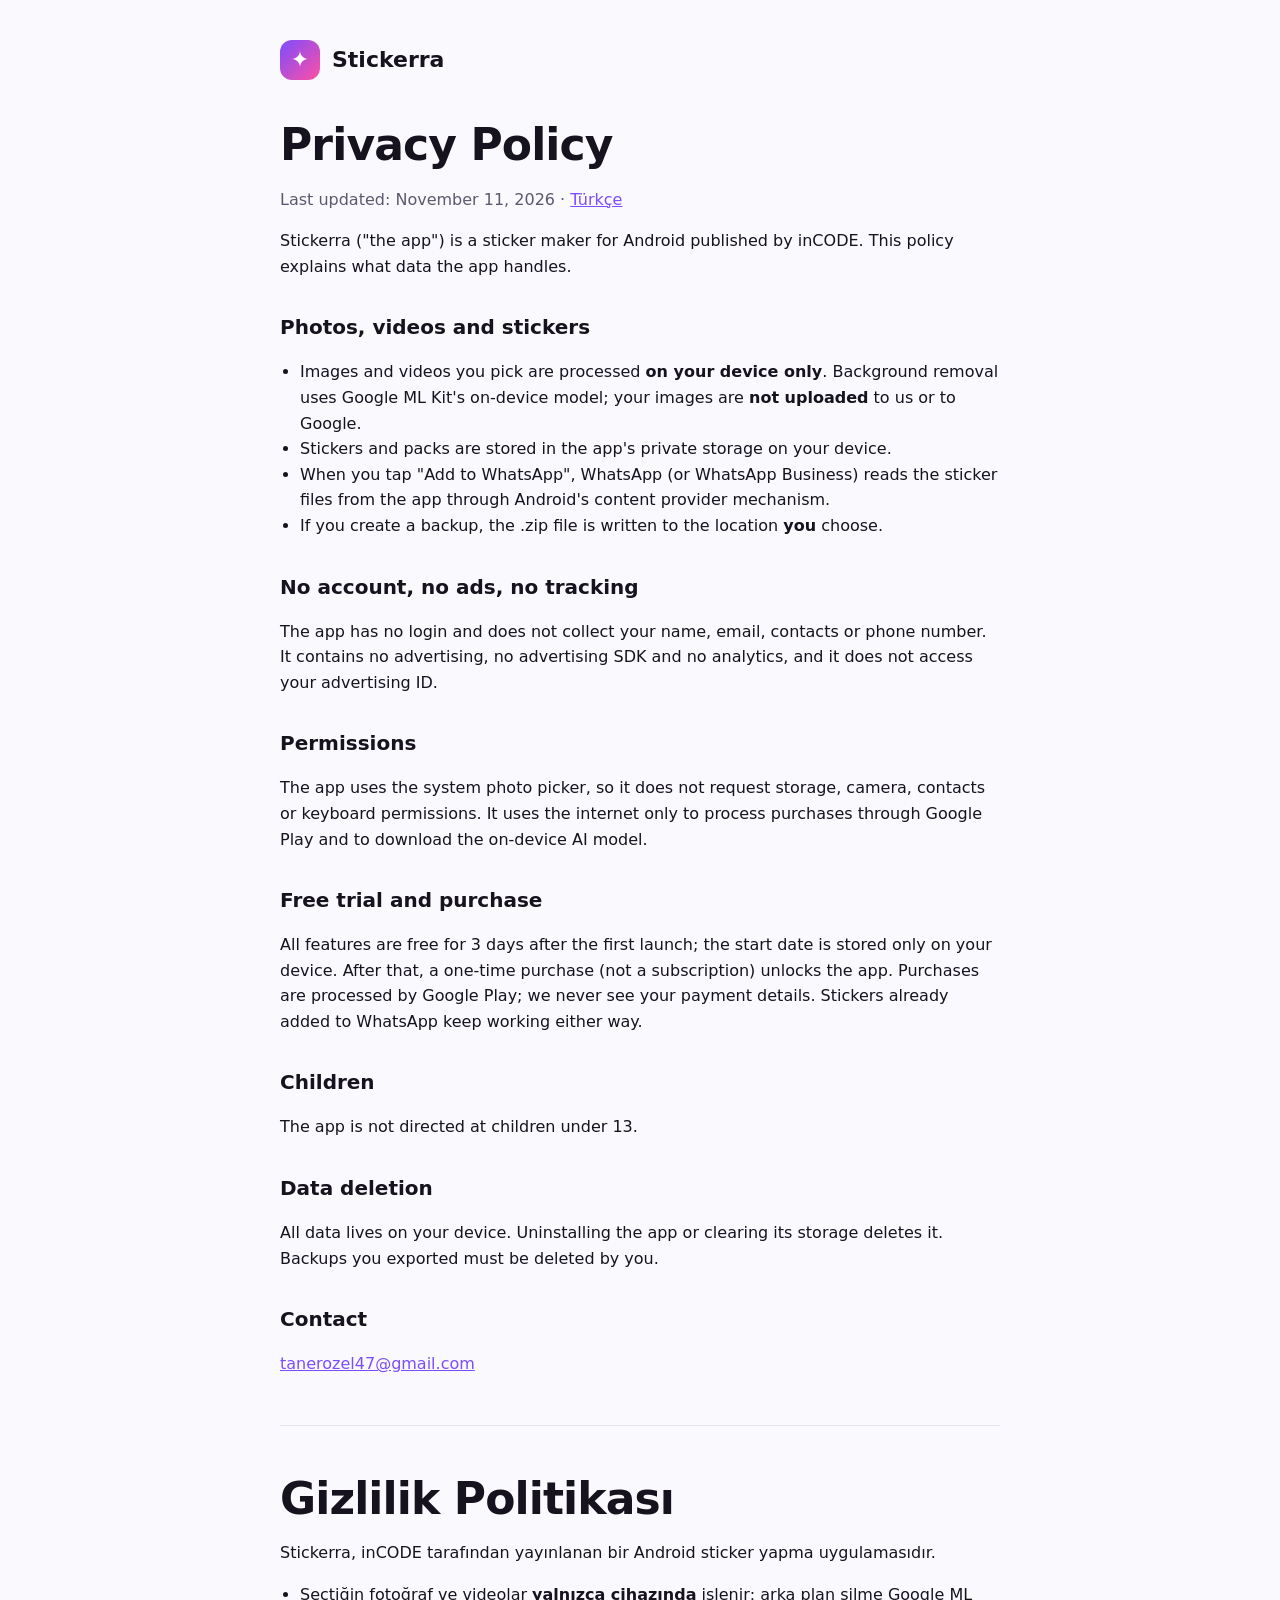
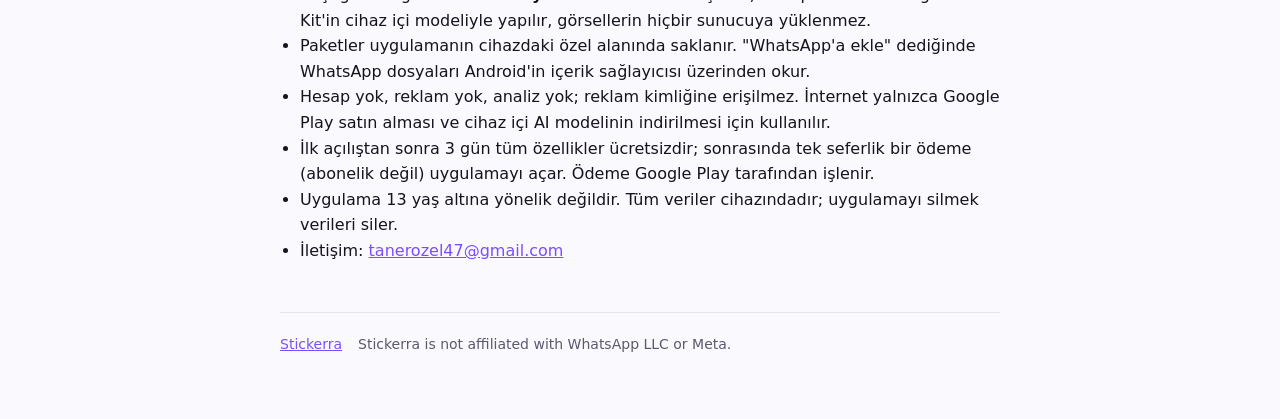
==== privacy/index.html @ 9324e24a "Stickerra website and privacy policy Co-Authored-By: Claude Opus 5.5 <noreply@anthropic.com>" ====
<!doctype html>
<html lang="en">
<head>
<meta charset="utf-8"><meta name="viewport" content="width=device-width,initial-scale=1">
<title>Stickerra – Privacy Policy</title>
<link rel="stylesheet" href="../style.css">
</head>
<body><div class="wrap">
<a class="brand" href="../"><span class="logo">✦</span>Stickerra</a>
<h1>Privacy Policy</h1>
<p class="muted">Last updated: November 11, 2026 · <a href="#tr">Türkçe</a></p>

<p>Stickerra ("the app") is a sticker maker for Android published by inCODE. This policy explains what data the app handles.</p>

<h2>Photos, videos and stickers</h2>
<ul>
<li>Images and videos you pick are processed <b>on your device only</b>. Background removal uses Google ML Kit's on-device model; your images are <b>not uploaded</b> to us or to Google.</li>
<li>Stickers and packs are stored in the app's private storage on your device.</li>
<li>When you tap "Add to WhatsApp", WhatsApp (or WhatsApp Business) reads the sticker files from the app through Android's content provider mechanism.</li>
<li>If you create a backup, the .zip file is written to the location <b>you</b> choose.</li>
</ul>

<h2>No account, no ads, no tracking</h2>
<p>The app has no login and does not collect your name, email, contacts or phone number. It contains no advertising, no advertising SDK and no analytics, and it does not access your advertising ID.</p>

<h2>Permissions</h2>
<p>The app uses the system photo picker, so it does not request storage, camera, contacts or keyboard permissions. It uses the internet only to process purchases through Google Play and to download the on-device AI model.</p>

<h2>Free trial and purchase</h2>
<p>All features are free for 3 days after the first launch; the start date is stored only on your device. After that, a one-time purchase (not a subscription) unlocks the app. Purchases are processed by Google Play; we never see your payment details. Stickers already added to WhatsApp keep working either way.</p>

<h2>Children</h2>
<p>The app is not directed at children under 13.</p>

<h2>Data deletion</h2>
<p>All data lives on your device. Uninstalling the app or clearing its storage deletes it. Backups you exported must be deleted by you.</p>

<h2>Contact</h2>
<p><a href="mailto:tanerozel47@gmail.com">tanerozel47@gmail.com</a></p>

<hr style="border:0;border-top:1px solid var(--line);margin:48px 0" id="tr">
<h1>Gizlilik Politikası</h1>
<p>Stickerra, inCODE tarafından yayınlanan bir Android sticker yapma uygulamasıdır.</p>
<ul>
<li>Seçtiğin fotoğraf ve videolar <b>yalnızca cihazında</b> işlenir; arka plan silme Google ML Kit'in cihaz içi modeliyle yapılır, görsellerin hiçbir sunucuya yüklenmez.</li>
<li>Paketler uygulamanın cihazdaki özel alanında saklanır. "WhatsApp'a ekle" dediğinde WhatsApp dosyaları Android'in içerik sağlayıcısı üzerinden okur.</li>
<li>Hesap yok, reklam yok, analiz yok; reklam kimliğine erişilmez. İnternet yalnızca Google Play satın alması ve cihaz içi AI modelinin indirilmesi için kullanılır.</li>
<li>İlk açılıştan sonra 3 gün tüm özellikler ücretsizdir; sonrasında tek seferlik bir ödeme (abonelik değil) uygulamayı açar. Ödeme Google Play tarafından işlenir.</li>
<li>Uygulama 13 yaş altına yönelik değildir. Tüm veriler cihazındadır; uygulamayı silmek verileri siler.</li>
<li>İletişim: <a href="mailto:tanerozel47@gmail.com">tanerozel47@gmail.com</a></li>
</ul>
<footer><a href="../">Stickerra</a><span>Stickerra is not affiliated with WhatsApp LLC or Meta.</span></footer>
</div></body></html>
---- style.css ----
:root{--bg:#0f0d17;--card:#1a1726;--text:#f3f1fa;--muted:#a9a3bf;--brand:#7c4dff;--pink:#ff4fa3;--line:#2a2638}
@media (prefers-color-scheme: light){:root{--bg:#faf9fd;--card:#fff;--text:#16131f;--muted:#5d5870;--line:#e7e4ef}}
*{box-sizing:border-box}
body{margin:0;background:var(--bg);color:var(--text);font:16px/1.6 "Inter",system-ui,-apple-system,"Segoe UI",Roboto,sans-serif}
a{color:var(--brand)}
.wrap{max-width:760px;margin:0 auto;padding:40px 20px 64px}
.brand{display:flex;align-items:center;gap:12px;font-weight:800;font-size:22px;text-decoration:none;color:var(--text)}
.logo{width:40px;height:40px;border-radius:12px;background:linear-gradient(135deg,var(--brand),var(--pink));display:grid;place-items:center;color:#fff;font-size:22px}
h1{font-size:clamp(30px,6vw,44px);line-height:1.15;margin:40px 0 12px;letter-spacing:-.02em}
h2{font-size:20px;margin:32px 0 8px}
.lead{color:var(--muted);font-size:18px;margin:0 0 28px}
.grid{display:grid;grid-template-columns:repeat(auto-fit,minmax(210px,1fr));gap:12px;margin:28px 0}
.card{background:var(--card);border:1px solid var(--line);border-radius:18px;padding:18px}
.card b{display:block;margin-bottom:4px}
.card span{color:var(--muted);font-size:14px}
.btn{display:inline-block;background:linear-gradient(135deg,var(--brand),var(--pink));color:#fff;text-decoration:none;font-weight:700;padding:14px 22px;border-radius:14px}
footer{margin-top:48px;padding-top:20px;border-top:1px solid var(--line);color:var(--muted);font-size:14px;display:flex;gap:16px;flex-wrap:wrap}
.muted{color:var(--muted)}
ul{padding-left:20px}
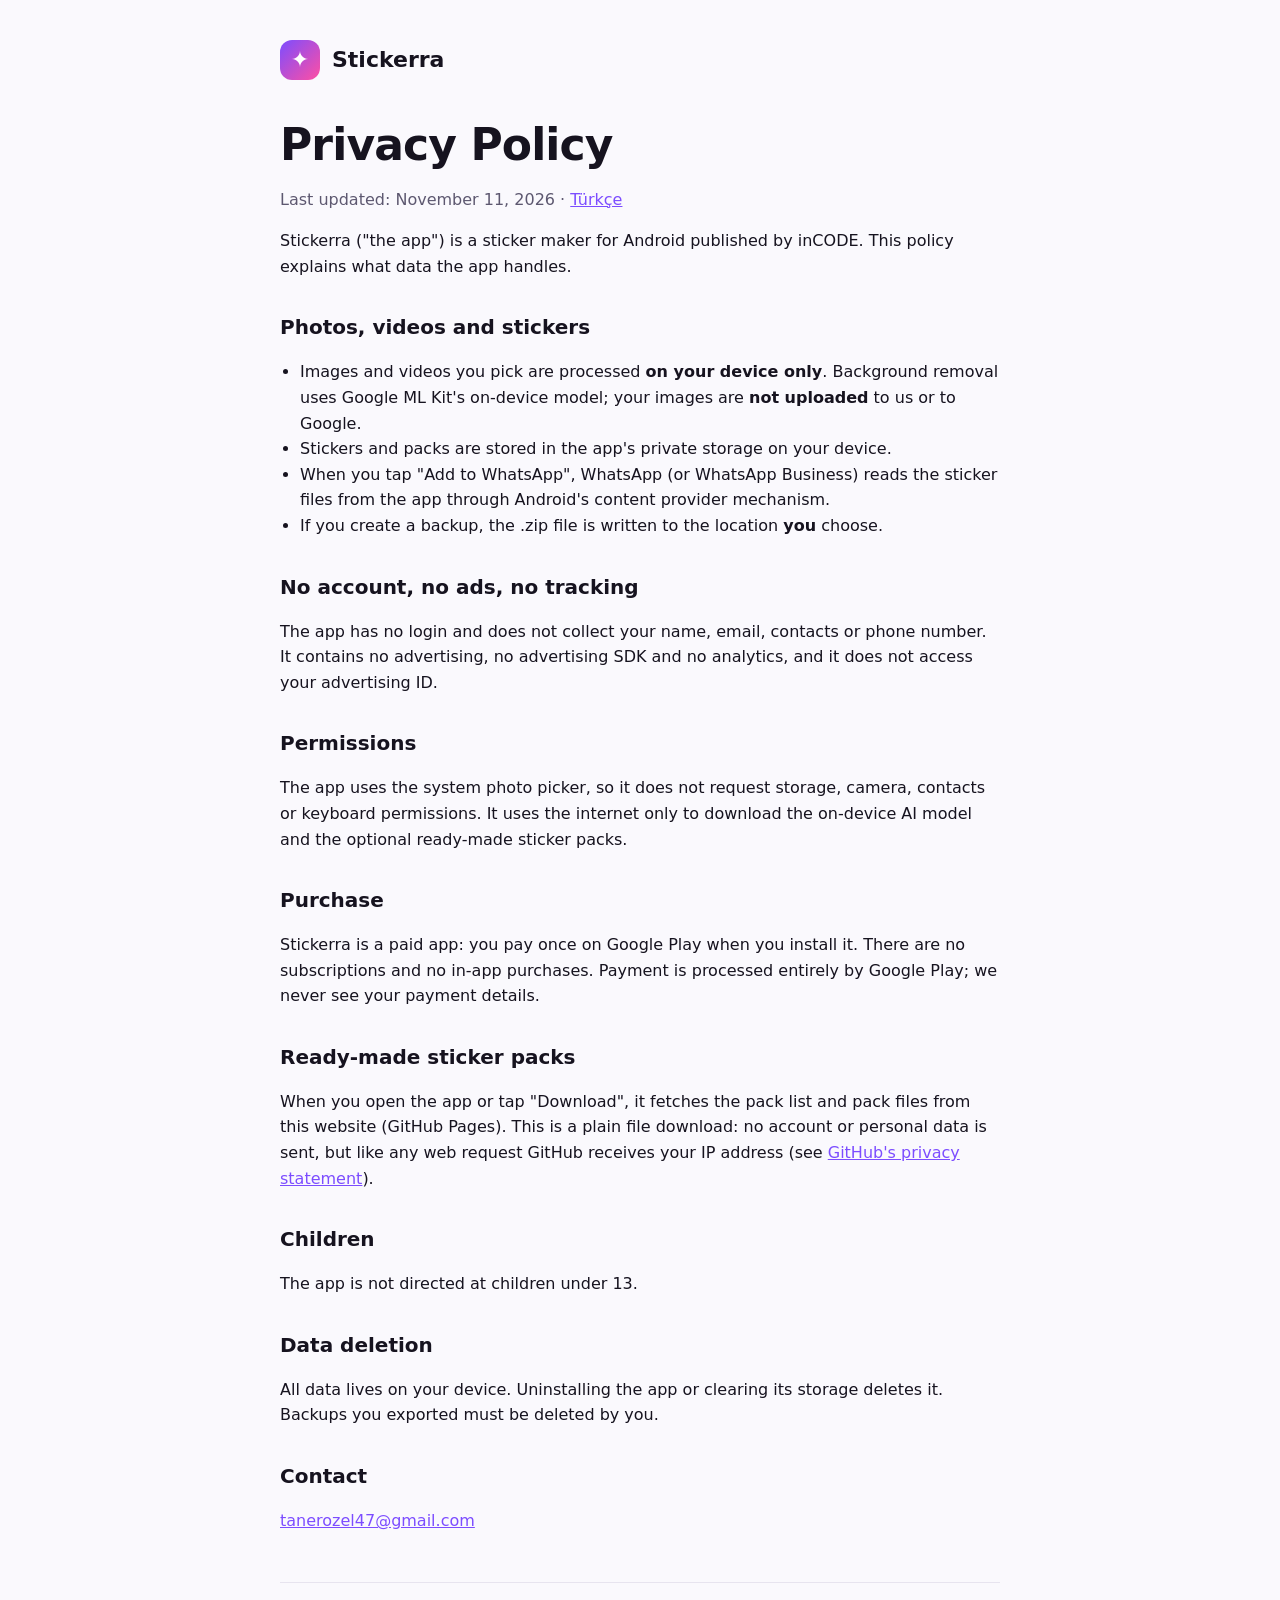
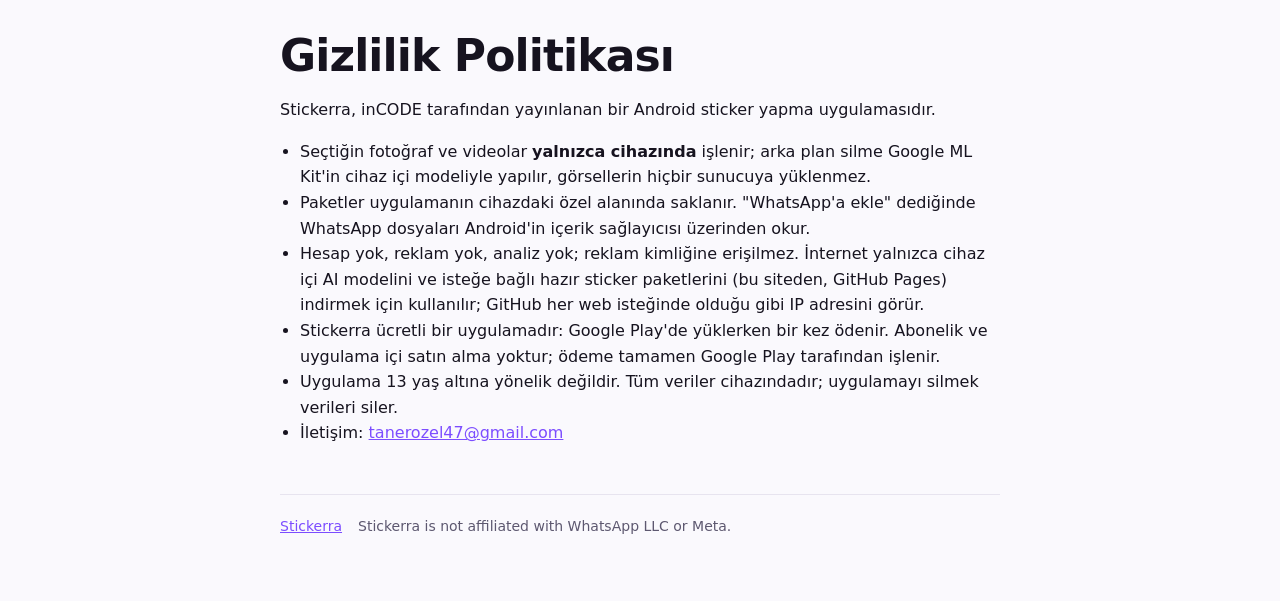
==== commit cc58829e: "Add downloadable sticker pack catalog; paid-app texts Co-Authored-By: Claude Opus 5.5 <noreply@anthr" ====
--- a/privacy/index.html
+++ b/privacy/index.html
@@ -24,10 +24,13 @@
 <p>The app has no login and does not collect your name, email, contacts or phone number. It contains no advertising, no advertising SDK and no analytics, and it does not access your advertising ID.</p>
 
 <h2>Permissions</h2>
-<p>The app uses the system photo picker, so it does not request storage, camera, contacts or keyboard permissions. It uses the internet only to process purchases through Google Play and to download the on-device AI model.</p>
+<p>The app uses the system photo picker, so it does not request storage, camera, contacts or keyboard permissions. It uses the internet only to download the on-device AI model and the optional ready-made sticker packs.</p>
 
-<h2>Free trial and purchase</h2>
-<p>All features are free for 3 days after the first launch; the start date is stored only on your device. After that, a one-time purchase (not a subscription) unlocks the app. Purchases are processed by Google Play; we never see your payment details. Stickers already added to WhatsApp keep working either way.</p>
+<h2>Purchase</h2>
+<p>Stickerra is a paid app: you pay once on Google Play when you install it. There are no subscriptions and no in-app purchases. Payment is processed entirely by Google Play; we never see your payment details.</p>
+
+<h2>Ready-made sticker packs</h2>
+<p>When you open the app or tap "Download", it fetches the pack list and pack files from this website (GitHub Pages). This is a plain file download: no account or personal data is sent, but like any web request GitHub receives your IP address (see <a href="https://docs.github.com/site-policy/privacy-policies/github-general-privacy-statement">GitHub's privacy statement</a>).</p>
 
 <h2>Children</h2>
 <p>The app is not directed at children under 13.</p>
@@ -44,8 +47,8 @@
 <ul>
 <li>Seçtiğin fotoğraf ve videolar <b>yalnızca cihazında</b> işlenir; arka plan silme Google ML Kit'in cihaz içi modeliyle yapılır, görsellerin hiçbir sunucuya yüklenmez.</li>
 <li>Paketler uygulamanın cihazdaki özel alanında saklanır. "WhatsApp'a ekle" dediğinde WhatsApp dosyaları Android'in içerik sağlayıcısı üzerinden okur.</li>
-<li>Hesap yok, reklam yok, analiz yok; reklam kimliğine erişilmez. İnternet yalnızca Google Play satın alması ve cihaz içi AI modelinin indirilmesi için kullanılır.</li>
-<li>İlk açılıştan sonra 3 gün tüm özellikler ücretsizdir; sonrasında tek seferlik bir ödeme (abonelik değil) uygulamayı açar. Ödeme Google Play tarafından işlenir.</li>
+<li>Hesap yok, reklam yok, analiz yok; reklam kimliğine erişilmez. İnternet yalnızca cihaz içi AI modelini ve isteğe bağlı hazır sticker paketlerini (bu siteden, GitHub Pages) indirmek için kullanılır; GitHub her web isteğinde olduğu gibi IP adresini görür.</li>
+<li>Stickerra ücretli bir uygulamadır: Google Play'de yüklerken bir kez ödenir. Abonelik ve uygulama içi satın alma yoktur; ödeme tamamen Google Play tarafından işlenir.</li>
 <li>Uygulama 13 yaş altına yönelik değildir. Tüm veriler cihazındadır; uygulamayı silmek verileri siler.</li>
 <li>İletişim: <a href="mailto:tanerozel47@gmail.com">tanerozel47@gmail.com</a></li>
 </ul>
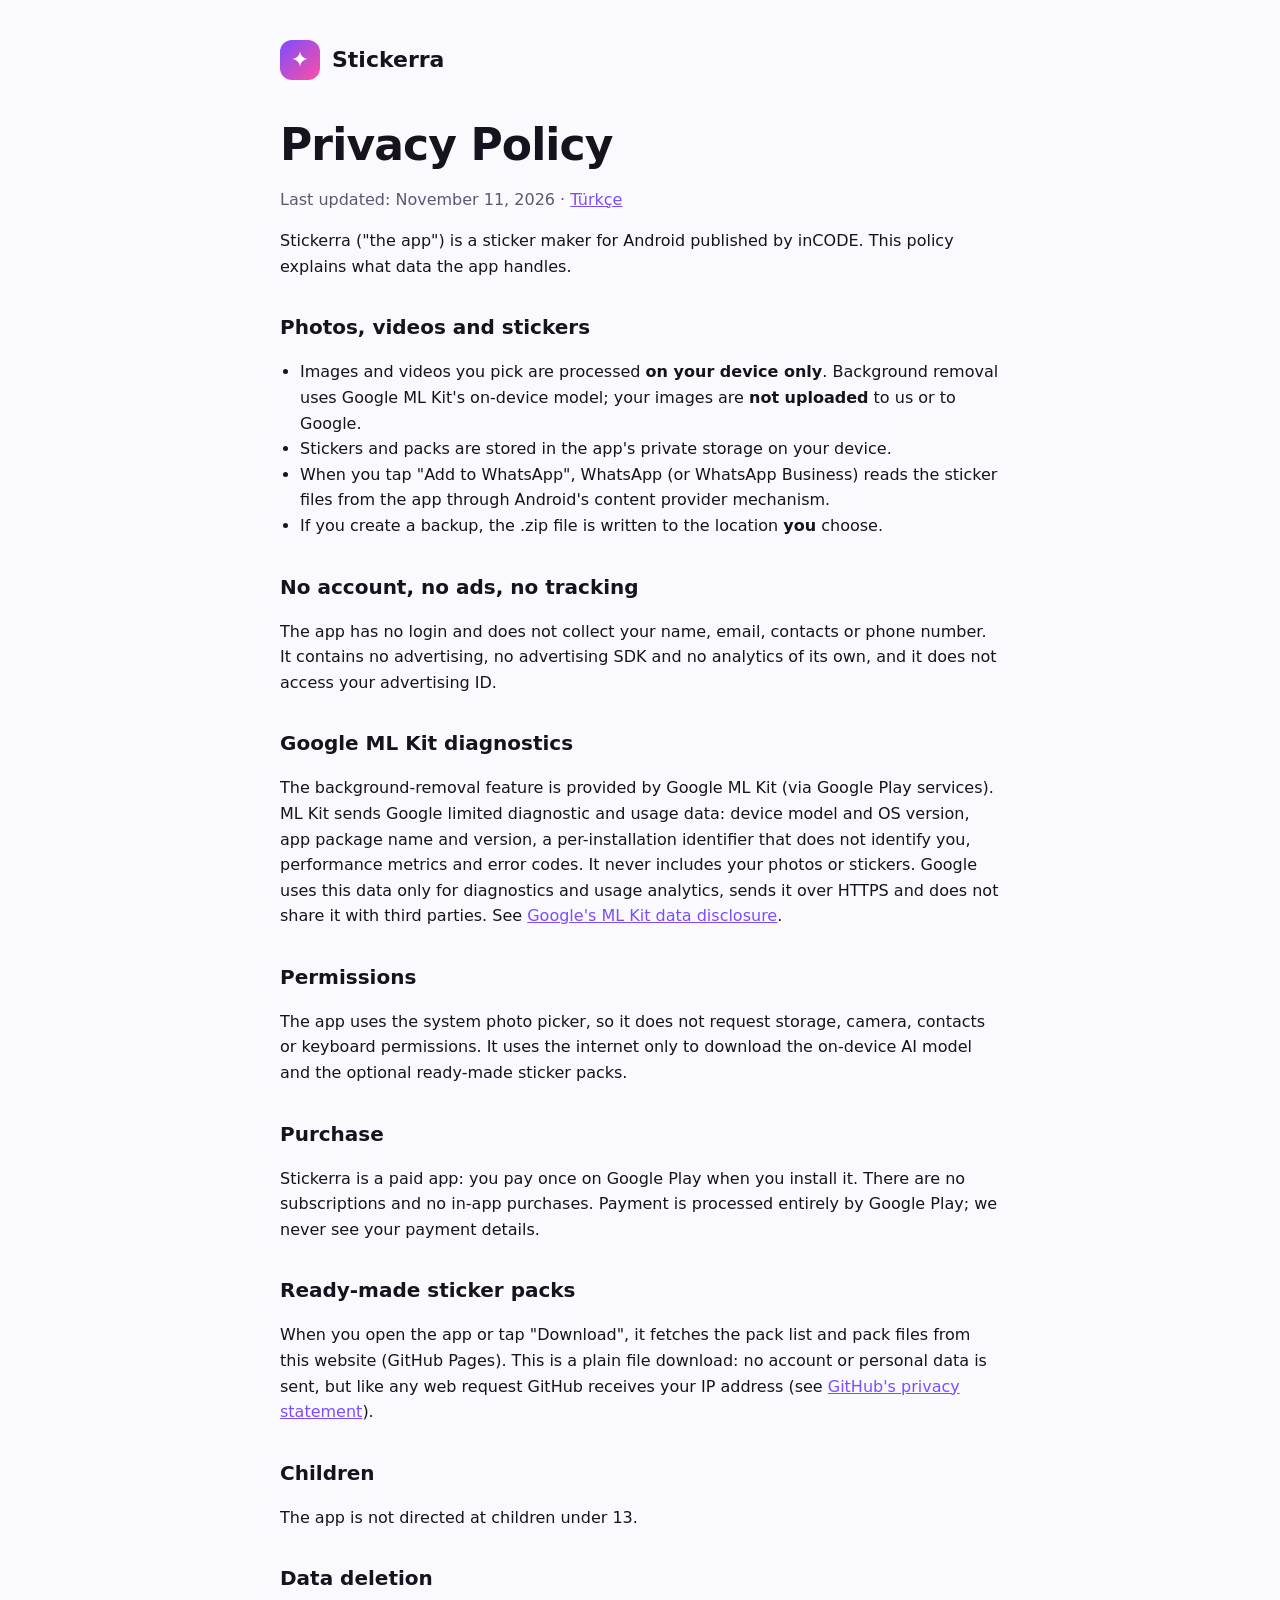
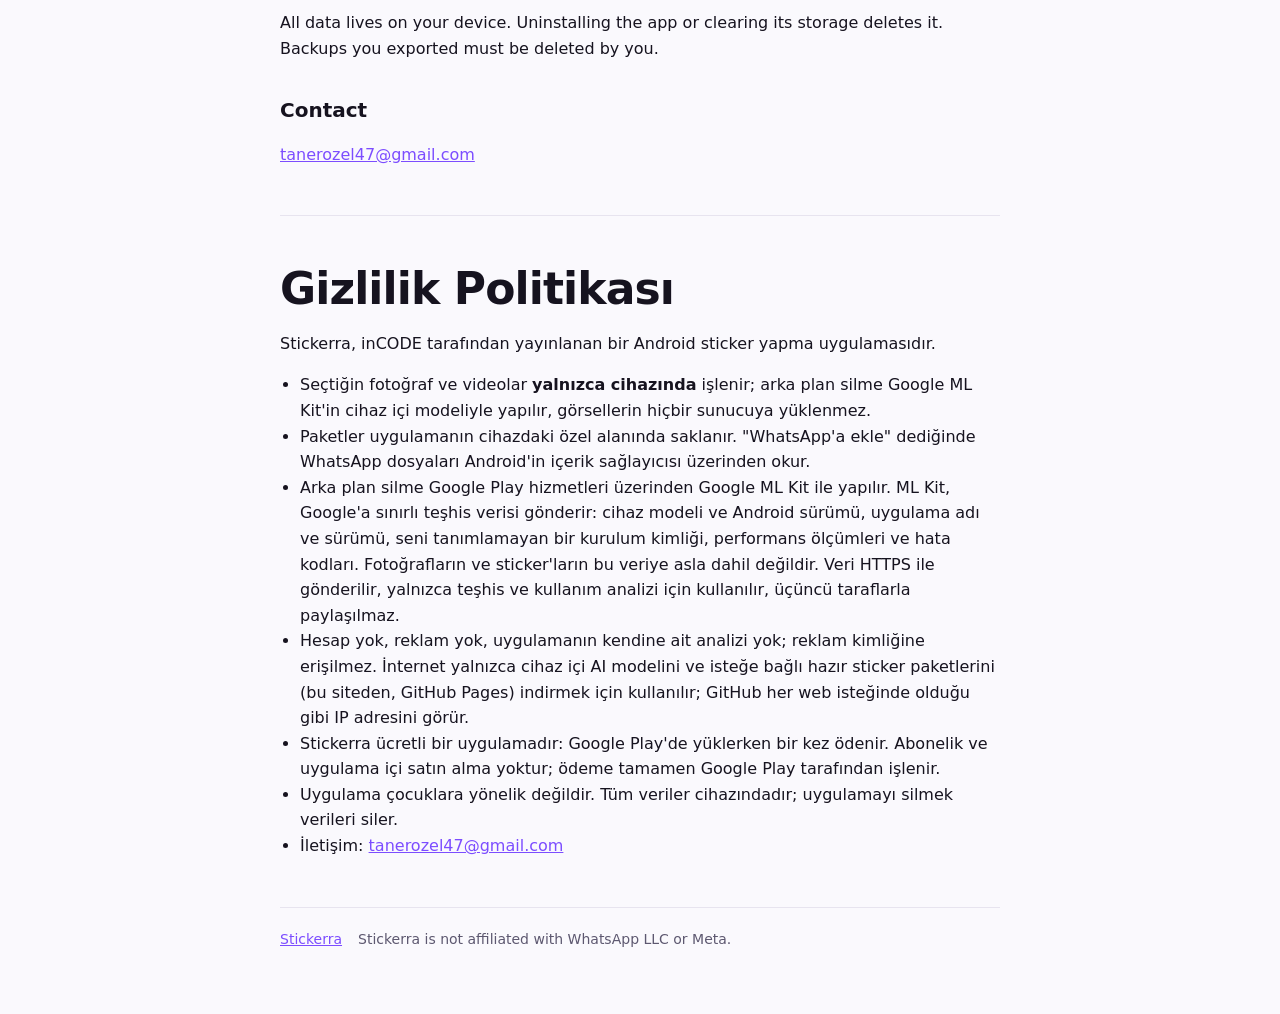
==== commit 8c6a5a5a: "Privacy policy: disclose Google ML Kit diagnostics Co-Authored-By: Claude Opus 5.5 <noreply@anthropi" ====
--- a/privacy/index.html
+++ b/privacy/index.html
@@ -21,7 +21,9 @@
 </ul>
 
 <h2>No account, no ads, no tracking</h2>
-<p>The app has no login and does not collect your name, email, contacts or phone number. It contains no advertising, no advertising SDK and no analytics, and it does not access your advertising ID.</p>
+<p>The app has no login and does not collect your name, email, contacts or phone number. It contains no advertising, no advertising SDK and no analytics of its own, and it does not access your advertising ID.</p>
+<h2>Google ML Kit diagnostics</h2>
+<p>The background-removal feature is provided by Google ML Kit (via Google Play services). ML Kit sends Google limited diagnostic and usage data: device model and OS version, app package name and version, a per-installation identifier that does not identify you, performance metrics and error codes. It never includes your photos or stickers. Google uses this data only for diagnostics and usage analytics, sends it over HTTPS and does not share it with third parties. See <a href="https://developers.google.com/ml-kit/android-data-disclosure">Google's ML Kit data disclosure</a>.</p>
 
 <h2>Permissions</h2>
 <p>The app uses the system photo picker, so it does not request storage, camera, contacts or keyboard permissions. It uses the internet only to download the on-device AI model and the optional ready-made sticker packs.</p>
@@ -47,9 +49,10 @@
 <ul>
 <li>Seçtiğin fotoğraf ve videolar <b>yalnızca cihazında</b> işlenir; arka plan silme Google ML Kit'in cihaz içi modeliyle yapılır, görsellerin hiçbir sunucuya yüklenmez.</li>
 <li>Paketler uygulamanın cihazdaki özel alanında saklanır. "WhatsApp'a ekle" dediğinde WhatsApp dosyaları Android'in içerik sağlayıcısı üzerinden okur.</li>
-<li>Hesap yok, reklam yok, analiz yok; reklam kimliğine erişilmez. İnternet yalnızca cihaz içi AI modelini ve isteğe bağlı hazır sticker paketlerini (bu siteden, GitHub Pages) indirmek için kullanılır; GitHub her web isteğinde olduğu gibi IP adresini görür.</li>
+<li>Arka plan silme Google Play hizmetleri üzerinden Google ML Kit ile yapılır. ML Kit, Google'a sınırlı teşhis verisi gönderir: cihaz modeli ve Android sürümü, uygulama adı ve sürümü, seni tanımlamayan bir kurulum kimliği, performans ölçümleri ve hata kodları. Fotoğrafların ve sticker'ların bu veriye asla dahil değildir. Veri HTTPS ile gönderilir, yalnızca teşhis ve kullanım analizi için kullanılır, üçüncü taraflarla paylaşılmaz.</li>
+<li>Hesap yok, reklam yok, uygulamanın kendine ait analizi yok; reklam kimliğine erişilmez. İnternet yalnızca cihaz içi AI modelini ve isteğe bağlı hazır sticker paketlerini (bu siteden, GitHub Pages) indirmek için kullanılır; GitHub her web isteğinde olduğu gibi IP adresini görür.</li>
 <li>Stickerra ücretli bir uygulamadır: Google Play'de yüklerken bir kez ödenir. Abonelik ve uygulama içi satın alma yoktur; ödeme tamamen Google Play tarafından işlenir.</li>
-<li>Uygulama 13 yaş altına yönelik değildir. Tüm veriler cihazındadır; uygulamayı silmek verileri siler.</li>
+<li>Uygulama çocuklara yönelik değildir. Tüm veriler cihazındadır; uygulamayı silmek verileri siler.</li>
 <li>İletişim: <a href="mailto:tanerozel47@gmail.com">tanerozel47@gmail.com</a></li>
 </ul>
 <footer><a href="../">Stickerra</a><span>Stickerra is not affiliated with WhatsApp LLC or Meta.</span></footer>
